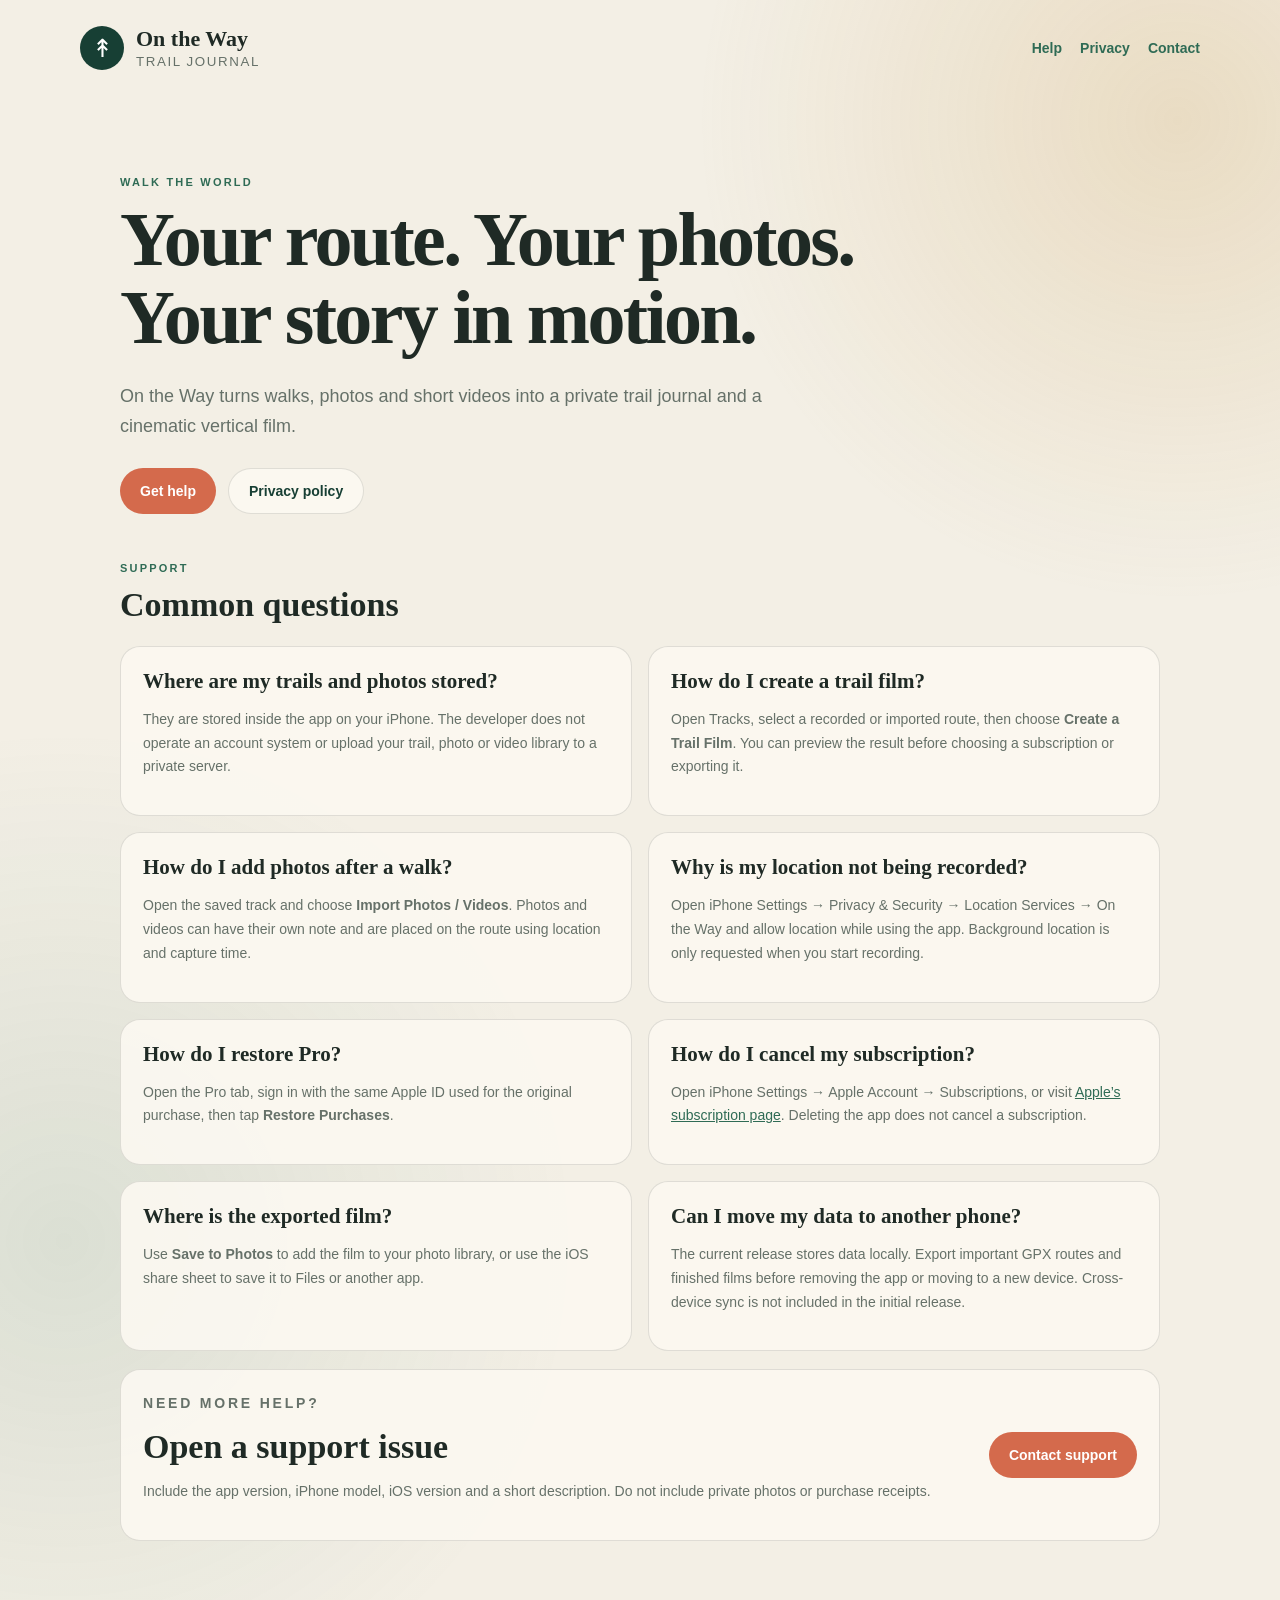
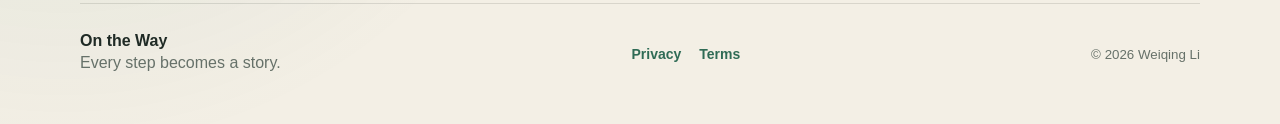
==== index.html @ 14183062 "Add On the Way support and privacy pages" ====
<!doctype html>
<html lang="en">
<head>
  <meta charset="utf-8">
  <meta name="viewport" content="width=device-width, initial-scale=1">
  <meta name="theme-color" content="#173f34">
  <meta name="description" content="Support for On the Way, a private trail journal and route-film app.">
  <title>On the Way — Support</title>
  <link rel="stylesheet" href="styles.css">
</head>
<body>
  <header class="site-header">
    <a class="brand" href="index.html" aria-label="On the Way support home">
      <span class="brand-mark" aria-hidden="true">↟</span>
      <span>
        <strong>On the Way</strong>
        <small>Trail Journal</small>
      </span>
    </a>
    <nav aria-label="Main navigation">
      <a href="#help">Help</a>
      <a href="privacy.html">Privacy</a>
      <a href="https://github.com/ktn4sgrtgc-gif/ontheway-support/issues/new">Contact</a>
    </nav>
  </header>

  <main>
    <section class="hero">
      <p class="eyebrow">WALK THE WORLD</p>
      <h1>Your route. Your photos.<br>Your story in motion.</h1>
      <p class="lead">
        On the Way turns walks, photos and short videos into a private trail journal
        and a cinematic vertical film.
      </p>
      <div class="hero-actions">
        <a class="button" href="#help">Get help</a>
        <a class="button secondary" href="privacy.html">Privacy policy</a>
      </div>
    </section>

    <section id="help" class="grid" aria-labelledby="help-title">
      <div class="section-title">
        <p class="eyebrow">SUPPORT</p>
        <h2 id="help-title">Common questions</h2>
      </div>

      <article>
        <h3>Where are my trails and photos stored?</h3>
        <p>
          They are stored inside the app on your iPhone. The developer does not
          operate an account system or upload your trail, photo or video library
          to a private server.
        </p>
      </article>

      <article>
        <h3>How do I create a trail film?</h3>
        <p>
          Open Tracks, select a recorded or imported route, then choose
          <strong>Create a Trail Film</strong>. You can preview the result before
          choosing a subscription or exporting it.
        </p>
      </article>

      <article>
        <h3>How do I add photos after a walk?</h3>
        <p>
          Open the saved track and choose <strong>Import Photos / Videos</strong>.
          Photos and videos can have their own note and are placed on the route
          using location and capture time.
        </p>
      </article>

      <article>
        <h3>Why is my location not being recorded?</h3>
        <p>
          Open iPhone Settings → Privacy &amp; Security → Location Services → On
          the Way and allow location while using the app. Background location is
          only requested when you start recording.
        </p>
      </article>

      <article>
        <h3>How do I restore Pro?</h3>
        <p>
          Open the Pro tab, sign in with the same Apple ID used for the original
          purchase, then tap <strong>Restore Purchases</strong>.
        </p>
      </article>

      <article>
        <h3>How do I cancel my subscription?</h3>
        <p>
          Open iPhone Settings → Apple Account → Subscriptions, or visit
          <a href="https://apps.apple.com/account/subscriptions">Apple’s subscription page</a>.
          Deleting the app does not cancel a subscription.
        </p>
      </article>

      <article>
        <h3>Where is the exported film?</h3>
        <p>
          Use <strong>Save to Photos</strong> to add the film to your photo
          library, or use the iOS share sheet to save it to Files or another app.
        </p>
      </article>

      <article>
        <h3>Can I move my data to another phone?</h3>
        <p>
          The current release stores data locally. Export important GPX routes
          and finished films before removing the app or moving to a new device.
          Cross-device sync is not included in the initial release.
        </p>
      </article>
    </section>

    <section class="contact-card">
      <div>
        <p class="eyebrow">NEED MORE HELP?</p>
        <h2>Open a support issue</h2>
        <p>
          Include the app version, iPhone model, iOS version and a short
          description. Do not include private photos or purchase receipts.
        </p>
      </div>
      <a class="button" href="https://github.com/ktn4sgrtgc-gif/ontheway-support/issues/new">
        Contact support
      </a>
    </section>
  </main>

  <footer>
    <div>
      <strong>On the Way</strong>
      <p>Every step becomes a story.</p>
    </div>
    <nav aria-label="Footer navigation">
      <a href="privacy.html">Privacy</a>
      <a href="https://www.apple.com/legal/internet-services/itunes/dev/stdeula/">Terms</a>
    </nav>
    <small>© 2026 Weiqing Li</small>
  </footer>
</body>
</html>
---- styles.css ----
:root {
  color-scheme: light;
  font-family: -apple-system, BlinkMacSystemFont, "SF Pro Text", sans-serif;
  background: #f3efe5;
  color: #1f2a25;
  --forest: #173f34;
  --forest-light: #2f6b55;
  --coral: #d46a4c;
  --paper: #fbf8f0;
  --muted: #667169;
  --border: rgba(31, 42, 37, 0.13);
}

* {
  box-sizing: border-box;
}

body {
  margin: 0;
  min-height: 100vh;
  background:
    radial-gradient(circle at 92% 7%, rgba(195, 144, 60, 0.2), transparent 30rem),
    radial-gradient(circle at 5% 72%, rgba(47, 107, 85, 0.12), transparent 32rem),
    #f3efe5;
}

a {
  color: var(--forest-light);
}

.site-header,
footer {
  width: min(1120px, calc(100% - 40px));
  margin: 0 auto;
  display: flex;
  align-items: center;
  justify-content: space-between;
  gap: 24px;
}

.site-header {
  padding: 26px 0 18px;
}

.brand {
  display: flex;
  align-items: center;
  gap: 12px;
  color: inherit;
  text-decoration: none;
}

.brand-mark {
  display: grid;
  place-items: center;
  width: 44px;
  height: 44px;
  border-radius: 50%;
  color: #fff;
  font-size: 25px;
  background: var(--forest);
}

.brand strong {
  display: block;
  font-family: Georgia, "Times New Roman", serif;
  font-size: 22px;
}

.brand small {
  color: var(--muted);
  letter-spacing: 0.12em;
  text-transform: uppercase;
}

nav {
  display: flex;
  gap: 18px;
}

nav a {
  text-decoration: none;
  font-size: 14px;
  font-weight: 600;
}

main {
  width: min(1040px, calc(100% - 40px));
  margin: 0 auto;
  padding: 26px 0 62px;
}

.hero {
  padding: 62px 0 48px;
  max-width: 800px;
}

.eyebrow {
  margin: 0 0 12px;
  color: var(--forest-light);
  font-size: 11px;
  font-weight: 800;
  letter-spacing: 0.2em;
}

h1,
h2,
h3 {
  font-family: Georgia, "Times New Roman", serif;
}

h1 {
  margin: 0;
  font-size: clamp(42px, 8vw, 76px);
  line-height: 1.03;
  letter-spacing: -0.035em;
}

.lead {
  max-width: 680px;
  margin: 24px 0;
  color: var(--muted);
  font-size: 18px;
  line-height: 1.7;
}

.hero-actions {
  display: flex;
  gap: 12px;
  flex-wrap: wrap;
  margin-top: 26px;
}

.button {
  display: inline-flex;
  align-items: center;
  justify-content: center;
  min-height: 46px;
  padding: 0 20px;
  border-radius: 999px;
  color: #fff;
  background: var(--coral);
  text-decoration: none;
  font-size: 14px;
  font-weight: 700;
}

.button.secondary {
  color: var(--forest);
  background: var(--paper);
  border: 1px solid var(--border);
}

.grid {
  display: grid;
  grid-template-columns: repeat(2, minmax(0, 1fr));
  gap: 16px;
}

.section-title {
  grid-column: 1 / -1;
  margin-bottom: 6px;
}

.section-title h2,
.contact-card h2 {
  margin: 0;
  font-size: 34px;
}

.grid article,
.policy article,
.contact-card {
  padding: 22px;
  border: 1px solid var(--border);
  border-radius: 20px;
  background: rgba(251, 248, 240, 0.93);
}

.grid article h3 {
  margin: 0 0 9px;
  font-size: 21px;
}

.grid article p,
.policy p,
.policy li,
.contact-card p {
  color: var(--muted);
  font-size: 14px;
  line-height: 1.7;
}

.contact-card {
  display: flex;
  align-items: center;
  justify-content: space-between;
  gap: 24px;
  margin-top: 18px;
}

.policy {
  max-width: 820px;
}

.policy h1 {
  margin: 8px 0 12px;
  font-size: clamp(42px, 7vw, 64px);
}

.policy .updated {
  margin-bottom: 26px;
}

.policy article {
  margin-bottom: 14px;
}

.policy article h2 {
  margin: 0 0 10px;
  font-size: 24px;
}

.policy ul {
  margin: 0;
  padding-left: 20px;
}

footer {
  padding: 28px 0 48px;
  border-top: 1px solid var(--border);
}

footer p {
  margin: 4px 0;
  color: var(--muted);
}

small {
  color: var(--muted);
}

@media (max-width: 720px) {
  .grid {
    grid-template-columns: 1fr;
  }

  .contact-card,
  footer,
  .site-header {
    align-items: flex-start;
    flex-direction: column;
  }

  .hero {
    padding-top: 34px;
  }
}
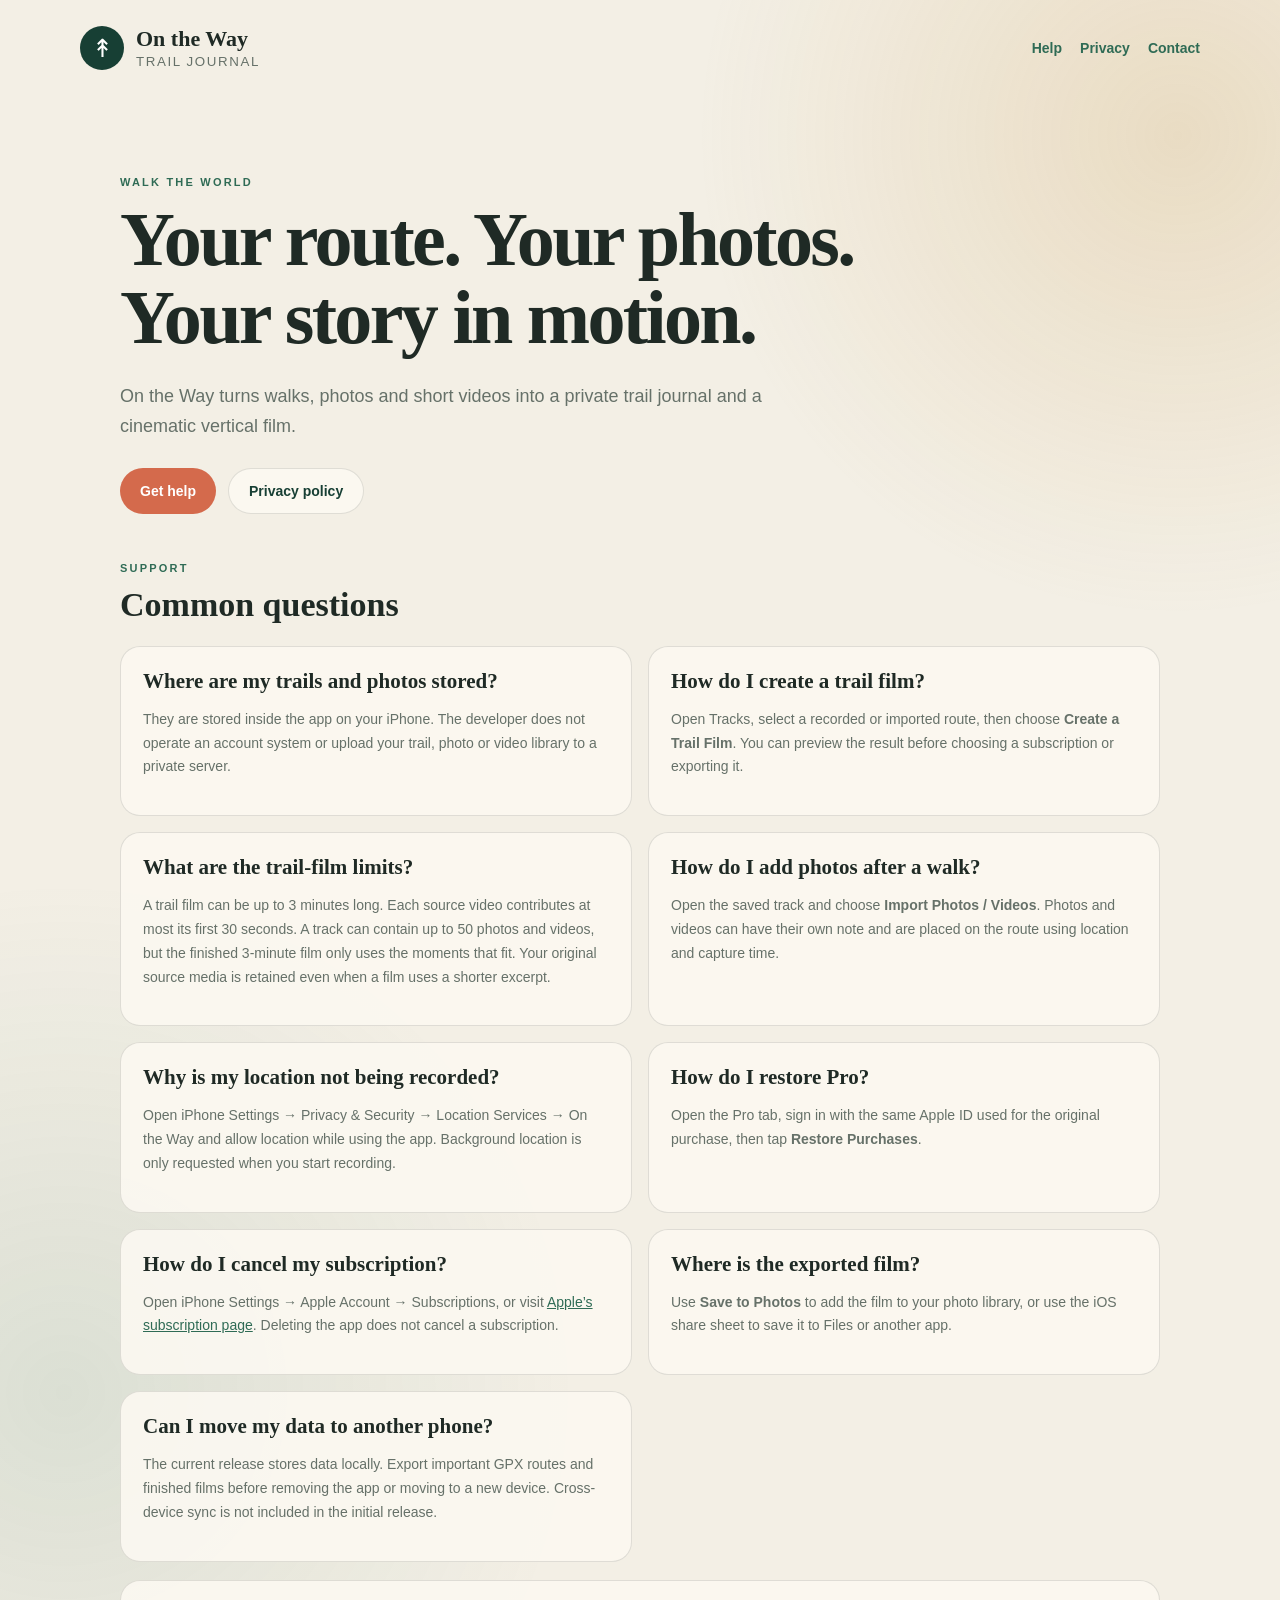
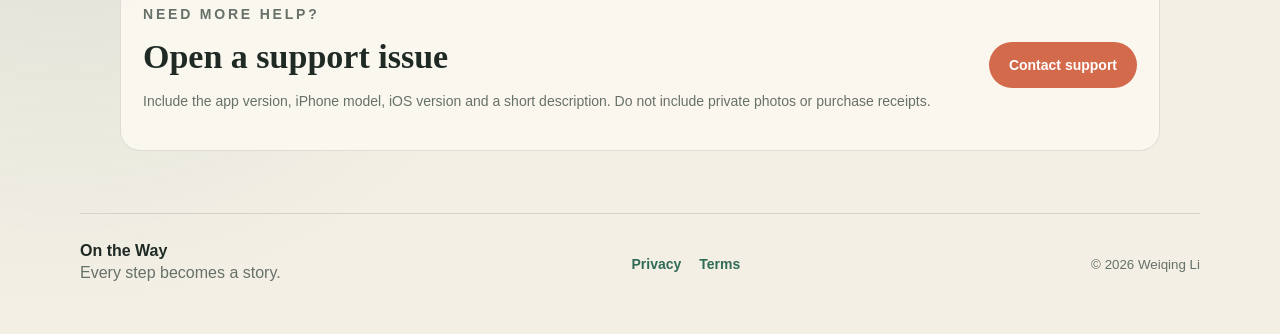
==== commit 7881bf57: "Update trail film duration and media limits" ====
--- a/index.html
+++ b/index.html
@@ -59,6 +59,17 @@
           Open Tracks, select a recorded or imported route, then choose
           <strong>Create a Trail Film</strong>. You can preview the result before
           choosing a subscription or exporting it.
+        </p>
+      </article>
+
+      <article>
+        <h3>What are the trail-film limits?</h3>
+        <p>
+          A trail film can be up to 3 minutes long. Each source video contributes
+          at most its first 30 seconds. A track can contain up to 50 photos and
+          videos, but the finished 3-minute film only uses the moments that fit.
+          Your original source media is retained even when a film uses a shorter
+          excerpt.
         </p>
       </article>
 
